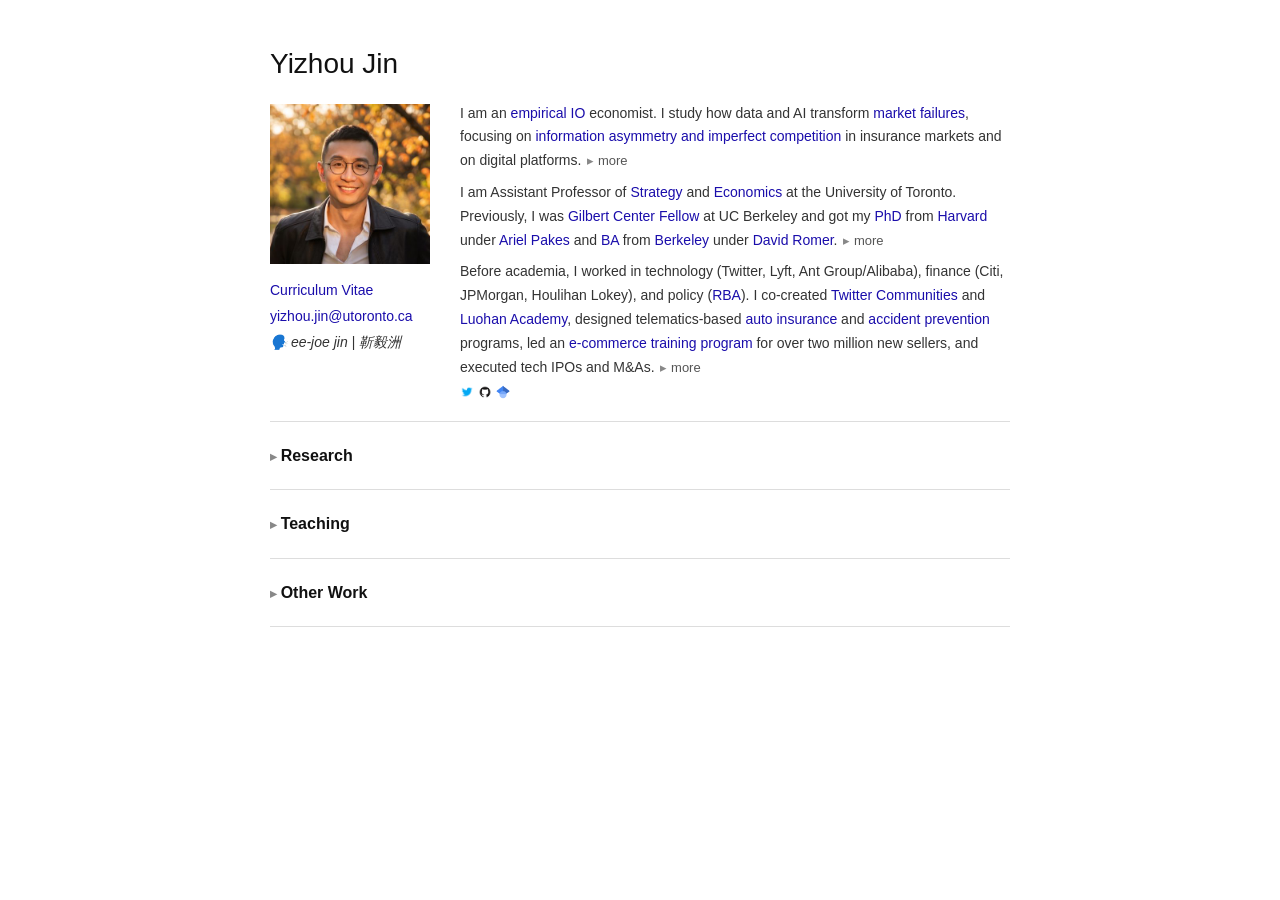
==== index.html @ 4da6b94a "Publish 2026-11-04 (web f0ef8c7)" ====
<!DOCTYPE html>
<html lang="en">
<head>
  <meta charset="UTF-8">
  <meta name="viewport" content="width=device-width, initial-scale=1.0">
  <title>Yizhou Jin</title>
  <meta name="description" content="Yizhou Jin, economics, strategy">
  <link rel="stylesheet" href="css/style.css">
  <!-- Google Analytics -->
  <script async src="https://www.googletagmanager.com/gtag/js?id=G-L0QRBL5CYY"></script>
  <script>
    window.dataLayer = window.dataLayer || [];
    function gtag(){dataLayer.push(arguments);}
    gtag('js', new Date());
    gtag('config', 'G-L0QRBL5CYY');
  </script>
</head>
<body>

  <div class="container">

    <!-- Header: photo/contact left, bio right -->
    <header class="profile">
      <h1>Yizhou Jin</h1>
      <div class="header-row">
        <div class="header-left">
          <img src="img/headshot.jpg" alt="Yizhou Jin" class="headshot">
          <p><a href="files/cv/cv_yjin.pdf" target="_blank">Curriculum Vitae</a></p>
          <p><a href="mailto:yizhou.jin@utoronto.ca">yizhou.jin@utoronto.ca</a></p>
          <p><em>🗣️ ee-joe jin | 靳毅洲</em></p>
        </div>
        <div class="header-right">
          <p>
            I am an <a href="https://www.aeaweb.org/articles?id=10.1257/jep.24.2.145" target="_blank">empirical IO</a> economist. I study how data and AI transform <a href="https://www.nobelprize.org/uploads/2018/06/tirole-lecture.pdf" target="_blank">market failures</a>, focusing on <a href="https://www.nber.org/papers/w27906" target="_blank">information asymmetry and imperfect competition</a> in insurance markets and on digital platforms. <a class="tab-link" href="#research">more</a>
          </p>
          <p>
            I am Assistant Professor of <a href="https://www.rotman.utoronto.ca/faculty-and-research/academic-areas/strategic-management/faculty/" target="_blank">Strategy</a> and <a href="https://www.economics.utoronto.ca/index.php/index/person/faculty" target="_blank">Economics</a> at the University of Toronto. Previously, I was <a href="https://gilbert.berkeley.edu/" target="_blank">Gilbert Center Fellow</a> at UC Berkeley and got my <a href="https://dash.harvard.edu/entities/publication/f94e4d7c-17cc-4f2f-86ca-3d49407c451c" target="_blank">PhD</a> from <a href="https://gsas.harvard.edu/program/business-economics" target="_blank">Harvard</a> under <a href="https://scholar.harvard.edu/pakes/home" target="_blank">Ariel Pakes</a> and <a href="https://econ.berkeley.edu/sites/default/files/jin_yizhou.pdf" target="_blank">BA</a> from <a href="https://econ.berkeley.edu/commencement/undergraduate-economics-awards" target="_blank">Berkeley</a> under <a href="https://eml.berkeley.edu/~dromer/" target="_blank">David Romer</a>. <a class="tab-link" href="#teaching">more</a>
          </p>
          <p>
            Before academia, I worked in technology (Twitter, Lyft, Ant Group/Alibaba), finance (Citi, JPMorgan, Houlihan Lokey), and policy (<a href="https://www.rba.gov.au/" target="_blank">RBA</a>). I co-created <a href="https://x.com/HiCommunities/status/1435649202810404864" target="_blank">Twitter Communities</a> and <a href="https://www.luohanacademy.com/" target="_blank">Luohan Academy</a>, designed telematics-based <a href="https://www.nber.org/digest/202110/voluntary-self-monitoring-auto-insurance-market?page=1&perPage=50" target="_blank">auto insurance</a> and <a href="https://papers.ssrn.com/sol3/papers.cfm?abstract_id=4453814" target="_blank">accident prevention</a> programs, led an <a href="https://papers.ssrn.com/sol3/papers.cfm?abstract_id=4334216" target="_blank">e-commerce training program</a> for over two million new sellers, and executed tech IPOs and M&amp;As. <a class="tab-link" href="#other-work">more</a>
            <br>
            <a href="https://x.com/yizhoujin" target="_blank"><img src="img/twitter.png" alt="Twitter" class="icon-emoji"></a>
            <a href="https://github.com/yizhoujin" target="_blank"><img src="img/github.png" alt="GitHub" class="icon-emoji"></a>
            <a href="https://scholar.google.com/citations?user=igW2S88AAAAJ&hl=en" target="_blank"><img src="img/scholar.png" alt="Google Scholar" class="icon-emoji"></a>
          </p>
        </div>
      </div>
    </header>

    <hr>

    <!-- Research -->
    <details id="research">
      <summary>Research</summary>

      <p class="research-overview">
        Markets often fail when one side knows more than the other: insurers cannot recognize safe drivers, shoppers cannot spot reliable sellers, and readers struggle to tell careful reporting from misinformation. Data and AI can ease these failures by <a href="https://hbr.org/2016/11/the-simple-economics-of-machine-intelligence" target="_blank">making prediction cheap</a>, but the gains <a href="https://www.nber.org/papers/w31788" target="_blank">may flow</a> to those who already hold <a href="https://www.nber.org/papers/w29096" target="_blank">data</a>, <a href="https://doi.org/10.1287/mnsc.2024.06909" target="_blank">skills</a>, <a href="https://www.nber.org/papers/w35720" target="_blank">expertise</a> and <a href="https://www.aeaweb.org/articles?id=10.1257/aer.104.11.3565" target="_blank">track records</a>, widening the information gaps. I ask when data and AI make competition work better, and when they instead obstruct entry, raise markups or exacerbate societal risk. My method combines economic theory with large administrative datasets, structural econometrics and field experiments.
      </p>

      <h3>Published or Accepted</h3>

      <div class="paper">
        <p><strong>Buying Data from Consumers: The Impact of Monitoring in U.S. Auto Insurance</strong><br>
        with <a class="coauthor" href="https://shoshanavasserman.com/" target="_blank">Shoshana Vasserman</a>.
        <em>Journal of Political Economy</em>, published online, 2026.
        <br>
        <span class="lk">[<a href="https://doi.org/10.1086/744482" target="_blank">Paper</a>]</span>
        <span class="lk">[<a href="https://www.nber.org/digest/202110/voluntary-self-monitoring-auto-insurance-market?page=1&perPage=50" target="_blank">NBER Digest</a>]</span>
        <span class="lk">[<a href="https://www.nber.org/conferences/si-2019-industrial-organization" target="_blank">NBER SI IO/Digitization</a>]</span>
        <span class="lk">[<a href="files/research/jin_vasserman_buying_data_appendix.pdf" target="_blank">Online Appendix</a>]</span>
        <span class="lk">[<a href="https://doi.org/10.7910/DVN/IWFEZL" target="_blank">Replication Package</a>]</span>
        </p>
        <details class="abstract">
          <summary>Summary</summary>
          <p>A U.S. auto insurer offered drivers a discount for sharing their driving data: safer drivers selected in, and drivers became 30% safer while monitored. Our model shows that mandating data portability, or restricting how the monitoring data are priced, would reduce monitoring and hurt consumers.</p>
        </details>
      </div>

      <div class="paper">
        <p><strong>Competing under Information Heterogeneity: Evidence from Auto Insurance</strong><br>
        with <a class="coauthor" href="https://marcocosconati.com/" target="_blank">Marco Cosconati</a>, <a class="coauthor" href="https://sites.google.com/site/yixinpage/" target="_blank">Yi Xin</a>, and <a class="coauthor" href="https://fanwu.info/" target="_blank">Fan Wu</a>.
        <em>Review of Economic Studies</em>, published online, 2026.
        <br>
        <span class="lk">[<a href="https://doi.org/10.1093/restud/rdag058" target="_blank">Paper</a>]</span>
        <span class="lk">[<a href="https://dl.acm.org/doi/10.1145/3736252.3742587" target="_blank">EC Extended Abstract</a>]</span>
        <span class="lk">[<a href="https://www.nber.org/conferences/si-2025-industrial-organization" target="_blank">NBER SI IO</a>]</span>
        <span class="lk">[<a href="files/research/cosconati_xin_wu_jin_competing_appendix.pdf" target="_blank">Online Appendix</a>]</span>
        <span class="lk">[<a href="https://zenodo.org/records/17693302" target="_blank">Replication Package</a>]</span>
        </p>
        <details class="abstract">
          <summary>Summary</summary>
          <p>Italian auto insurers differ in how precisely they rate risk. Insurers that rate risk more precisely, including some smaller and more specialized firms, win safer customers despite higher costs, and a shared risk bureau would erode their edge yet raise consumer surplus by 15.7%.</p>
        </details>
      </div>

      <h3>Working Papers</h3>

      <div class="paper">
        <p><strong>Re-examining Moral Hazard in Risky Driving: New Evidence from Behavioral Data in Auto Insurance</strong>
        <br>
        <span class="lk">[<a href="https://papers.ssrn.com/sol3/papers.cfm?abstract_id=4453814" target="_blank">SSRN</a>]</span>
        <span class="lk">[<a href="https://dl.acm.org/doi/abs/10.1145/3580507.3597805" target="_blank">EC Extended Abstract</a>]</span>
        <span class="lk">[<a href="files/research/paper_mh_online_appendix.pdf" target="_blank">Online Appendix</a>]</span>
        </p>
        <details class="abstract">
          <summary>Summary</summary>
          <p>Using second-by-second smartphone records from rideshare drivers, I find that handheld phone use more than doubles the odds of a collision, yet drivers barely cut it when rain or a higher deductible raises their risk or cost; a one-time warning reduces it by about 19%, with the largest proportional responses among the heaviest users.</p>
        </details>
      </div>

      <div class="paper">
        <p><strong>Entry and Advertising on Digital Platforms: Evidence from a Large E-Commerce Platform</strong><br>
        with Zhengyun Sun.
        <br>
        <span class="lk">[<a href="https://papers.ssrn.com/sol3/papers.cfm?abstract_id=6438349" target="_blank">SSRN</a>]</span>
        <span class="lk">[<a href="https://www.ftc.gov/about-ftc/bureaus-offices/bureau-economics/events/be-seminarsarchive" target="_blank">FTC</a>]</span>
        <span class="lk">[<a href="https://marriner.eccles.utah.edu/utah-winter-economics-conference/" target="_blank">Utah WBEC 2024</a>]</span>
        </p>
        <details class="abstract">
          <summary>Summary</summary>
          <p>On a platform where more than 20,000 sellers register each day, fewer than 1% become viable businesses. Entrants shown beside established sellers in the same search win buyers&rsquo; purchases, yet reach far fewer buyers&rsquo; consideration sets, pointing to discovery rather than product quality as the barrier to entry.</p>
        </details>
      </div>

      <div class="paper">
        <p><strong>Entrepreneurial Training at Platform Scale: Evidence from a Large E-Commerce Experiment</strong><br>
        with Zhengyun Sun. Earlier version circulated as &ldquo;AI Training for Online Entrepreneurs.&rdquo;
        <br>
        <span class="lk">[<a href="https://papers.ssrn.com/sol3/papers.cfm?abstract_id=4334216" target="_blank">SSRN</a>]</span>
        <span class="lk">[<a href="https://www.nber.org/conferences/economics-artificial-intelligence-conference-fall-2021" target="_blank">NBER Economics of AI</a>]</span>
        </p>
        <details class="abstract">
          <summary>Summary</summary>
          <p>In a randomized experiment with 712,118 new sellers, free, algorithmically customized training raised monthly revenue by 2.2%, much of it through advertising while sellers had few ratings.</p>
        </details>
      </div>

      <div class="paper">
        <p><strong>How to Prevent Traffic Accidents: AI and the &ldquo;First-Best&rdquo; Insurance Contract</strong><br>
        with Thomas Yu.
        <br>
        <span class="lk">[<a href="https://papers.ssrn.com/sol3/papers.cfm?abstract_id=4102446" target="_blank">SSRN</a>]</span>
        <span class="lk">[<a href="https://www.nber.org/conferences/si-2021-it-and-digitization" target="_blank">NBER SI IT/Digitization</a>]</span>
        </p>
        <details class="abstract">
          <summary>Summary</summary>
          <p>Using behavioral driving data, we estimate a model of risky action, attention and insurance that separates responses to financial incentives from the effect of making risk salient, and use it to design contracts that price a directly measured behavior while keeping insurance against accidents.</p>
        </details>
      </div>

      <div class="paper">
        <p><strong>Digital Platforms as Data Vendors: Evidence from a Large E-commerce Platform</strong><br>
        with Zhengyun Sun.
        <br>
        <span class="lk">[<a href="https://papers.ssrn.com/sol3/papers.cfm?abstract_id=6438423" target="_blank">SSRN</a>]</span>
        </p>
        <details class="abstract">
          <summary>Summary</summary>
          <p>A large e-commerce platform sells customer and market analytics to its sellers. Small sellers&rsquo; demand for analytics is especially price-sensitive, sellers induced to buy them achieve higher conversion and more buyers, and in our model cheaper access raises sales and lowers concentration within the estimation sample.</p>
        </details>
      </div>

      <div class="paper">
        <p><strong>Misinformation as Lemons: How Credibility Unravels on Social Media</strong>
        <br>
        <span class="lk">[<a href="misinformation-paper/">Paper</a>]</span>
        </p>
        <details class="abstract">
          <summary>Summary</summary>
          <p>This paper studies how information asymmetry between producers and readers drives selection in the production and amplification of social-media posts, and how network structure shapes that selection. We first develop an empirical framework with selection on two margins: producers with heterogeneous accuracy and amplifiers with different demand for credibility. We then micro-found this demand in a network sharing game, linking it to two network features: reciprocity and overlap. Empirically, we collect viral posts about the 2022 mpox outbreak on Twitter and develop a large-language-model protocol that scales fact-checking of each post while aligning closely with human judgment. Our empirical tests demonstrate adverse selection on both production and amplification margins within reciprocal or high-overlap networks, and advantageous selection in one-way and diverse (low-overlap) networks.</p>
        </details>
      </div>

    </details>

    <hr>

    <!-- Teaching & Other Writing -->
    <details id="teaching">
      <summary>Teaching</summary>

      <h3>Teaching Resources</h3>

      <div class="item">
        <p><strong>Information Asymmetry</strong><br>
        Model/Simulation:
        <span class="lk">[<a href="files/teaching/mini_course_info_asymmetry/adverse_selection_signaling.pdf" target="_blank">Adverse Selection &amp; Signaling</a>]</span>
        <span class="lk">[<a href="files/teaching/mini_course_info_asymmetry/moral_hazard.pdf" target="_blank">Moral Hazard</a>]</span>
        <br>
        Application:
        <span class="lk">[<a href="files/teaching/mini_course_info_asymmetry/application_insurance.pdf" target="_blank">Insurance</a>]</span>
        <span class="lk">[<a href="files/teaching/mini_course_info_asymmetry/application_ibuyer.pdf" target="_blank">iBuyers</a>]</span>
        <span class="lk">[<a href="files/teaching/mini_course_info_asymmetry/application_platform.pdf" target="_blank">Platforms</a>]</span>
        </p>
      </div>

      <div class="item">
        <p><strong>Disruptive Innovation</strong><br>
        Model:
        <span class="lk">[<a href="files/teaching/mini_course_disruptive_innovation/disruptive_innovation_framework.pdf" target="_blank">Framework</a>]</span>
        <br>
        Application:
        <span class="lk">[<a href="files/teaching/mini_course_disruptive_innovation/application_insurance.pdf" target="_blank">Insurance</a>]</span>
        <span class="lk">[<a href="files/teaching/mini_course_disruptive_innovation/application_gaming.pdf" target="_blank">Gaming</a>]</span>
        </p>
      </div>

      <div class="item">
        <p><strong>Economics of AI</strong><br>
        Model:
        <span class="lk">[<a href="files/teaching/mini_course_econ_ai/themes.pdf" target="_blank">Themes</a>]</span>
        <span class="lk">[<a href="files/teaching/mini_course_econ_ai/task_vs_system_view.pdf" target="_blank">Task vs System Views</a>]</span>
        <br>
        Application:
        <span class="lk">[<a href="files/teaching/mini_course_econ_ai/application_healthcare.pdf" target="_blank">Healthcare</a>]</span>
        <span class="lk">[<a href="files/teaching/mini_course_econ_ai/application_tech_adoption.pdf" target="_blank">Automation</a>]</span>
        </p>
      </div>

      <h3>Advising</h3>

      <div class="item">
        <p><strong>PhD</strong><br>
        <a href="https://andrewpaulley.ca/" target="_blank">Andrew Paulley</a> (committee member)
        </p>
      </div>

      <div class="item">
        <p><strong>Undergraduate</strong><br>
        Ishaan Gupta (family office);
        Jacob Kyi (Studienstiftung);
        Yiming Zhong (Private Equity);
        Hannah Zeyu Zhang (MIT Master);
        Frank Vergara (Samsung);
        Naomi Dong (Deloitte);
        Patrick Wei (Yale SOM MBA);
        Giada Rosa Bernardins (Esade Barcelona MBA)
        </p>
      </div>

      <div class="item">
        <p><strong><a href="https://creativedestructionlab.com/streams/risk/" target="_blank">CDL Risk</a> Startups</strong><br>
        <a href="https://www.federato.ai/" target="_blank">Federato</a> ($15M Series A);
        <a href="https://iink.com/" target="_blank">iink Payments</a> ($6M Seed);
        <a href="https://protosure.io/" target="_blank">Protosure</a> ($3M Seed);
        <a href="https://www.birdseyeviewtechnologies.com/" target="_blank">Birdseyeview Technology</a> (£250K Seed);
        <a href="https://www.cooperpetcare.com/" target="_blank">Cooper Pet Care</a> (€600K Seed)
        </p>
      </div>

      <h3>My Mentors</h3>

      <div class="item">
        <p><strong>Berkeley</strong><br>
        <a href="https://econ.berkeley.edu/profile/pierre-olivier-gourinchas" target="_blank">Pierre-Olivier Gourinchas</a>,
        <a href="https://econ.berkeley.edu/profile/ben-handel" target="_blank">Ben Handel</a>,
        <a href="https://haas.berkeley.edu/faculty/jonathan-kolstad/" target="_blank">Jon Kolstad</a>,
        <a href="https://econ.berkeley.edu/profile/martha-olney" target="_blank">Martha Olney</a>,
        <a href="https://econ.berkeley.edu/profile/david-h-romer" target="_blank">David Romer</a>,
        <a href="https://haas.berkeley.edu/faculty/tadelis-steven/" target="_blank">Steven Tadelis</a>
        </p>
      </div>

      <div class="item">
        <p><strong>Harvard</strong><br>
        <a href="https://www.hbs.edu/faculty/Pages/profile.aspx?facId=220887" target="_blank">Leemore Dafny</a>,
        <a href="https://economics.mit.edu/people/faculty/nathaniel-hendren" target="_blank">Nathan Hendren</a>,
        <a href="https://www.economics.harvard.edu/people/robin-lee" target="_blank">Robin Lee</a>,
        <a href="https://www.economics.harvard.edu/people/ariel-pakes" target="_blank">Ariel Pakes</a>,
        <a href="https://www.hbs.edu/faculty/Pages/profile.aspx?facId=209495" target="_blank">Dennis Yao</a>
        </p>
      </div>

    </details>

    <hr>

    <!-- Discussions & Presentations -->
    <details id="other-work">
      <summary>Other Work</summary>

      <div class="item">
        <p>Program Committee, ACM Conference on Economics and Computation (EC): <a href="https://ec26.sigecom.org/committees/program-committee/" target="_blank">'26</a>, <a href="https://ec23.sigecom.org/comittees/program-committee/index.html" target="_blank">'23</a>, <a href="https://ec21.sigecom.org/committees-acm/program-committee/index.html" target="_blank">'21</a>, <a href="https://ec20.sigecom.org/committees-acm/program-committee/index.html" target="_blank">'20</a>.</p>
      </div>

      <div class="item">
        <p><a href="https://www.rotman.utoronto.ca/faculty-and-research/academic-areas/economic-analysis-and-policy/seminars/" target="_blank">Rotman EAP Seminar</a> co-organizer, 2022&ndash;present.</p>
      </div>

      <div class="item">
        <p>Discussion of Li and Zheng (2025): &ldquo;Experience Rating and Moral Hazard in Insurance Markets&rdquo;<br>
        <em>NBER Insurance Working Group Meeting</em>, May 2025.
        <span class="lk">[<a href="files/other/jin_discussion_li_zheng_2025.pdf" target="_blank">Slides</a>]</span>
        </p>
      </div>

      <div class="item">
        <p>Discussion of Demirer, Jim&eacute;nez-Hern&aacute;ndez, Li, and Peng (2023): &ldquo;Data, Privacy Laws and Firm Production: Evidence from the GDPR&rdquo;<br>
        <em>AEA Annual Meeting</em>, January 2024.
        <span class="lk">[<a href="files/other/jin_discussion_demirer_2024.pdf" target="_blank">Slides</a>]</span>
        </p>
      </div>

      <div class="item">
        <p>&ldquo;Telematics Data in U.S. Auto Insurance&rdquo;<br>
        <em>IVASS</em>, December 2022.
        <span class="lk">[<a href="files/other/jin_telematics_ivass_2022.pdf" target="_blank">Slides</a>]</span>
        </p>
      </div>

      <div class="item">
        <p>Discussion of Cosconati (2021): &ldquo;The Effect of Insurance Telematics and Financial Penalties on Market-wide Moral Hazard&rdquo;<br>
        <em>NBER Insurance Working Group Meeting</em>, October 2021.
        <span class="lk">[<a href="files/other/jin_discussion_cosconati_2021.pdf" target="_blank">Slides</a>]</span>
        </p>
      </div>

      <div class="item">
        <p>IB Deals &mdash; IPO: <a href="https://www.sec.gov/Archives/edgar/data/1327567/000119312512153764/d318373ds1.htm" target="_blank">Palo Alto Networks</a>, <a href="https://www.sec.gov/Archives/edgar/data/1478484/000119312513393718/d552850ds1.htm" target="_blank">zulily</a>, <a href="https://www.sec.gov/Archives/edgar/data/1594109/000119312514075544/d647121ds1.htm" target="_blank">GrubHub</a>, <a href="https://www.sec.gov/Archives/edgar/data/1528396/000119312511240194/ds1.htm" target="_blank">Guidewire</a>, <a href="https://www.sec.gov/Archives/edgar/data/1477200/000104746913008919/a2216601zs-1a.htm" target="_blank">Rocket Fuel</a>. M&amp;A: <a href="https://www.prnewswire.com/news-releases/seamless-and-grubhub-announce-merger-208124841.html" target="_blank">GrubHub/Seamless</a>, <a href="https://www.itnews.com.au/news/alcatel-lucent-sells-genesys-for-15b-277523" target="_blank">Permira/Genesys</a>, <a href="https://spectrum.ieee.org/nanosys-gets-3m-to-bring-its-quantum-dot-technology-to-lcds" target="_blank">3M/Nanosys</a>.</p>
      </div>

    </details>

    <footer>
    </footer>

  </div>

  <script>
    // Header buttons open their tab and scroll to it; a link ending in #research etc. does the same.
    function openTab(id) {
      var d = document.getElementById(id);
      if (!d || d.tagName !== 'DETAILS') return;
      d.open = true;
      d.scrollIntoView({behavior: 'smooth', block: 'start'});
    }
    document.querySelectorAll('a.tab-link').forEach(function (a) {
      a.addEventListener('click', function (e) {
        e.preventDefault();
        var id = a.getAttribute('href').slice(1);
        history.replaceState(null, '', '#' + id);
        openTab(id);
      });
    });
    if (location.hash) openTab(location.hash.slice(1));
    window.addEventListener('hashchange', function () { openTab(location.hash.slice(1)); });
  </script>

</body>
</html>
---- css/style.css ----
/* ===== Reset & Base ===== */
*, *::before, *::after {
  margin: 0;
  padding: 0;
  box-sizing: border-box;
}

body {
  font-family: -apple-system, BlinkMacSystemFont, "Segoe UI", Helvetica, Arial, sans-serif;
  font-size: 14px;
  line-height: 1.7;
  color: #333;
  background: #fff;
}

a {
  color: #1a0dab;
  text-decoration: none;
}

a:hover {
  text-decoration: underline;
}

/* ===== Container ===== */
.container {
  max-width: 780px;
  margin: 0 auto;
  padding: 40px 20px 60px;
}

/* ===== Header ===== */
header {
  margin-bottom: 10px;
}

h1 {
  font-size: 28px;
  font-weight: 400;
  color: #111;
  margin-bottom: 16px;
}

/* Side-by-side: photo+contact left, bio right */
.header-row {
  display: flex;
  gap: 30px;
  align-items: flex-start;
}

.header-left {
  flex-shrink: 0;
}

.header-left p {
  margin-bottom: 2px;
}

.headshot {
  width: 160px;
  height: auto;
  margin-bottom: 8px;
}

.header-right {
  margin-top: -2px;
}

.header-right p {
  margin-bottom: 8px;
}

/* "more" at the end of the header paragraphs opens the Research, Teaching and Other Work tabs;
   styled like the papers' Summary toggles (2026-10-20). */
.tab-link {
  white-space: nowrap;
  font-size: 13px;
  font-weight: 500;
  color: #555;
  margin-left: 2px;
}

.tab-link::before {
  content: "▸ ";
  color: #888;
}

.tab-link:hover {
  text-decoration: none;
  color: #1a0dab;
}

.icon-emoji {
  width: 1em;
  height: 1em;
  vertical-align: middle;
}

/* ===== Horizontal Rules ===== */
hr {
  border: none;
  border-top: 1px solid #ddd;
  margin: 8px 0;
}

/* ===== Expandable Sections ===== */
details {
  padding: 4px 0;
}

summary {
  font-size: 16px;
  font-weight: 600;
  color: #111;
  cursor: pointer;
  padding: 8px 0;
  list-style: none;
}

summary::-webkit-details-marker {
  display: none;
}

summary::before {
  content: "▸ ";
  font-size: 13px;
  color: #888;
}

details[open] > summary::before {
  content: "▾ ";
}

summary:hover {
  color: #1a0dab;
}

details > *:not(summary) {
  padding-left: 16px;
}

h3 {
  font-size: 13px;
  font-weight: 600;
  color: #666;
  text-transform: uppercase;
  letter-spacing: 0.04em;
  margin-top: 16px;
  margin-bottom: 10px;
}

/* ===== Research Overview ===== */
.research-overview {
  margin-bottom: 10px;
}

/* ===== Papers ===== */
.paper {
  margin-bottom: 16px;
}

.paper p {
  line-height: 1.6;
}

.paper strong {
  font-weight: 600;
  color: #111;
}

/* ===== Items (Teaching, Discussions) ===== */
.item {
  margin-bottom: 14px;
}

.item p {
  line-height: 1.6;
}

/* ===== Footer ===== */
footer {
  margin-top: 8px;
  padding-top: 12px;
  border-top: 1px solid #ddd;
  font-size: 13px;
  color: #777;
  line-height: 1.8;
}

footer p {
  margin-bottom: 10px;
}

/* ===== Responsive ===== */
@media (max-width: 500px) {
  .container {
    padding: 24px 16px 40px;
  }

  h1 {
    font-size: 24px;
  }

  /* Phone header (author pick 2026-10-20): photo beside the name and contact lines, bio below. */
  header.profile {
    display: grid;
    grid-template-columns: 96px 1fr;
    column-gap: 14px;
    align-items: start;
  }

  .header-row,
  .header-left {
    display: contents;
  }

  .profile h1 {
    grid-column: 2;
    grid-row: 1;
    line-height: 1.25;
    margin-bottom: 4px;
  }

  .headshot {
    grid-column: 1;
    grid-row: 1 / span 4;
    width: 96px;
    margin-bottom: 0;
  }

  .header-left p {
    grid-column: 2;
    margin-bottom: 0;
    line-height: 1.55;
  }

  .header-right {
    grid-column: 1 / -1;
    margin-top: 16px;
  }

  /* Full width for section contents and summaries on phones. */
  details > *:not(summary) {
    padding-left: 0;
  }

  summary {
    padding: 10px 0;
  }

  .paper details.abstract > p {
    padding-left: 10px;
    border-left: 2px solid #e3e3e3;
  }
}

/* Each "[link]" stays on one line (2026-10-20). */
.lk {
  white-space: nowrap;
}

/* Per-paper summary toggles (added 2026-10-01): small, collapsed by default, under each paper's links. */
.paper details.abstract {
  padding: 0 0 6px 0;
}
.paper details.abstract > summary {
  font-size: 13px;
  font-weight: 500;
  color: #555;
  padding: 2px 0;
}
.paper details.abstract > p {
  font-size: 14px;
  color: #333;
  margin: 4px 0 6px 0;
}

/* Coauthor names link to their websites but read as plain text (author request 2026-10-01). */
a.coauthor, a.coauthor:visited, a.coauthor:hover, a.coauthor:active {
  color: inherit;
  text-decoration: none;
}
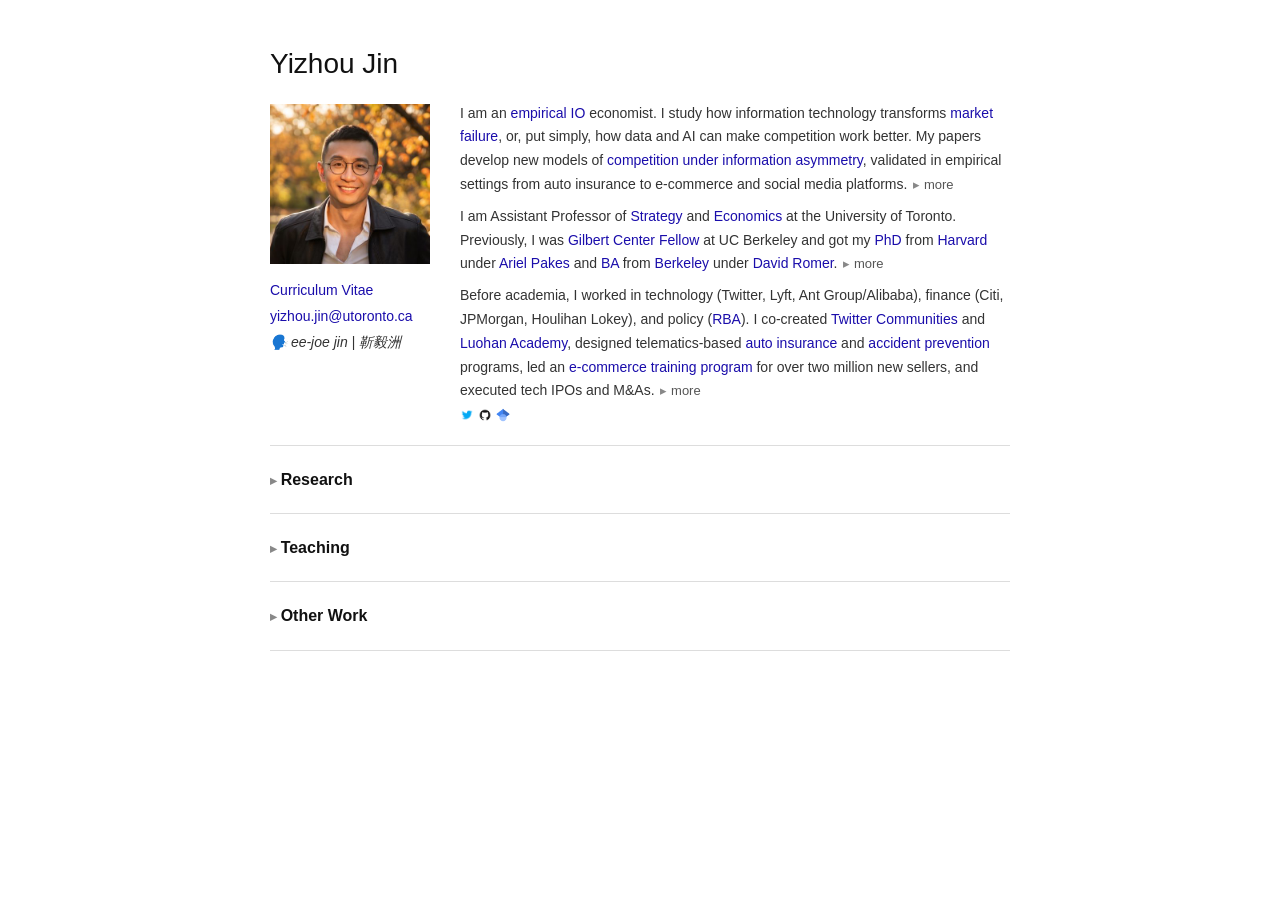
==== commit a5f8d9e0: "Publish 2026-11-09 (web c958830)" ====
--- a/index.html
+++ b/index.html
@@ -31,7 +31,7 @@
         </div>
         <div class="header-right">
           <p>
-            I am an <a href="https://www.aeaweb.org/articles?id=10.1257/jep.24.2.145" target="_blank">empirical IO</a> economist. I study how data and AI transform <a href="https://www.nobelprize.org/uploads/2018/06/tirole-lecture.pdf" target="_blank">market failures</a>, focusing on <a href="https://www.nber.org/papers/w27906" target="_blank">information asymmetry and imperfect competition</a> in insurance markets and on digital platforms. <a class="tab-link" href="#research">more</a>
+            I am an <a href="https://www.aeaweb.org/articles?id=10.1257/jep.24.2.145" target="_blank">empirical IO</a> economist. I study how information technology transforms <a href="https://www.nobelprize.org/uploads/2018/06/tirole-lecture.pdf" target="_blank">market failure</a>, or, put simply, how data and AI can make competition work better. My papers develop new models of <a href="https://www.nber.org/papers/w27906" target="_blank">competition under information asymmetry</a>, validated in empirical settings from auto insurance to e-commerce and social media platforms. <a class="tab-link" href="#research">more</a>
           </p>
           <p>
             I am Assistant Professor of <a href="https://www.rotman.utoronto.ca/faculty-and-research/academic-areas/strategic-management/faculty/" target="_blank">Strategy</a> and <a href="https://www.economics.utoronto.ca/index.php/index/person/faculty" target="_blank">Economics</a> at the University of Toronto. Previously, I was <a href="https://gilbert.berkeley.edu/" target="_blank">Gilbert Center Fellow</a> at UC Berkeley and got my <a href="https://dash.harvard.edu/entities/publication/f94e4d7c-17cc-4f2f-86ca-3d49407c451c" target="_blank">PhD</a> from <a href="https://gsas.harvard.edu/program/business-economics" target="_blank">Harvard</a> under <a href="https://scholar.harvard.edu/pakes/home" target="_blank">Ariel Pakes</a> and <a href="https://econ.berkeley.edu/sites/default/files/jin_yizhou.pdf" target="_blank">BA</a> from <a href="https://econ.berkeley.edu/commencement/undergraduate-economics-awards" target="_blank">Berkeley</a> under <a href="https://eml.berkeley.edu/~dromer/" target="_blank">David Romer</a>. <a class="tab-link" href="#teaching">more</a>
@@ -54,7 +54,7 @@
       <summary>Research</summary>
 
       <p class="research-overview">
-        Markets often fail when one side knows more than the other: insurers cannot recognize safe drivers, shoppers cannot spot reliable sellers, and readers struggle to tell careful reporting from misinformation. Data and AI can ease these failures by <a href="https://hbr.org/2016/11/the-simple-economics-of-machine-intelligence" target="_blank">making prediction cheap</a>, but the gains <a href="https://www.nber.org/papers/w31788" target="_blank">may flow</a> to those who already hold <a href="https://www.nber.org/papers/w29096" target="_blank">data</a>, <a href="https://doi.org/10.1287/mnsc.2024.06909" target="_blank">skills</a>, <a href="https://www.nber.org/papers/w35720" target="_blank">expertise</a> and <a href="https://www.aeaweb.org/articles?id=10.1257/aer.104.11.3565" target="_blank">track records</a>, widening the information gaps. I ask when data and AI make competition work better, and when they instead obstruct entry, raise markups or exacerbate societal risk. My method combines economic theory with large administrative datasets, structural econometrics and field experiments.
+        Competition often fails to deliver efficient outcomes when one side knows more than the other: insurers cannot recognize safe drivers, shoppers cannot spot reliable sellers, and readers struggle to tell careful reporting from misinformation. Data and AI can ease these failures by <a href="https://hbr.org/2016/11/the-simple-economics-of-machine-intelligence" target="_blank">making prediction cheap</a>, but the gains <a href="https://www.nber.org/papers/w31788" target="_blank">may flow</a> to those who already hold <a href="https://www.nber.org/papers/w29096" target="_blank">data</a>, <a href="https://doi.org/10.1287/mnsc.2024.06909" target="_blank">skills</a>, <a href="https://www.nber.org/papers/w35720" target="_blank">expertise</a> and <a href="https://www.aeaweb.org/articles?id=10.1257/aer.104.11.3565" target="_blank">track records</a>, widening the information gaps. I ask when data and AI make competition work better, and when they instead obstruct entry, raise markups or exacerbate societal risk. My method combines economic theory with large administrative datasets, structural econometrics and field experiments.
       </p>
 
       <h3>Published or Accepted</h3>
@@ -96,6 +96,17 @@
       <h3>Working Papers</h3>
 
       <div class="paper">
+        <p><span class="new">[new]</span> <strong>Misinformation as Lemons: How Credibility Unravels on Social Media</strong>
+        <br>
+        <span class="lk">[<a href="misinformation-paper/">Paper</a>]</span>
+        </p>
+        <details class="abstract">
+          <summary>Summary</summary>
+          <p>This paper studies how information asymmetry between producers and readers drives selection in the production and amplification of social-media posts, and how network structure shapes that selection. We first develop an empirical framework with selection on two margins: producers with heterogeneous accuracy and amplifiers with different demand for credibility. We then micro-found this demand in a network sharing game, linking it to two network features: reciprocity and overlap. Empirically, we collect viral posts about the 2022 mpox outbreak on Twitter and develop a large-language-model protocol that scales fact-checking of each post while aligning closely with human judgment. Our empirical tests demonstrate adverse selection on both production and amplification margins within reciprocal or high-overlap networks, and advantageous selection in one-way and diverse (low-overlap) networks.</p>
+        </details>
+      </div>
+
+      <div class="paper">
         <p><strong>Re-examining Moral Hazard in Risky Driving: New Evidence from Behavioral Data in Auto Insurance</strong>
         <br>
         <span class="lk">[<a href="https://papers.ssrn.com/sol3/papers.cfm?abstract_id=4453814" target="_blank">SSRN</a>]</span>
@@ -157,17 +168,6 @@
         <details class="abstract">
           <summary>Summary</summary>
           <p>A large e-commerce platform sells customer and market analytics to its sellers. Small sellers&rsquo; demand for analytics is especially price-sensitive, sellers induced to buy them achieve higher conversion and more buyers, and in our model cheaper access raises sales and lowers concentration within the estimation sample.</p>
-        </details>
-      </div>
-
-      <div class="paper">
-        <p><strong>Misinformation as Lemons: How Credibility Unravels on Social Media</strong>
-        <br>
-        <span class="lk">[<a href="misinformation-paper/">Paper</a>]</span>
-        </p>
-        <details class="abstract">
-          <summary>Summary</summary>
-          <p>This paper studies how information asymmetry between producers and readers drives selection in the production and amplification of social-media posts, and how network structure shapes that selection. We first develop an empirical framework with selection on two margins: producers with heterogeneous accuracy and amplifiers with different demand for credibility. We then micro-found this demand in a network sharing game, linking it to two network features: reciprocity and overlap. Empirically, we collect viral posts about the 2022 mpox outbreak on Twitter and develop a large-language-model protocol that scales fact-checking of each post while aligning closely with human judgment. Our empirical tests demonstrate adverse selection on both production and amplification margins within reciprocal or high-overlap networks, and advantageous selection in one-way and diverse (low-overlap) networks.</p>
         </details>
       </div>
 
--- a/css/style.css
+++ b/css/style.css
@@ -259,6 +259,11 @@
   white-space: nowrap;
 }
 
+/* Grey "[new]" in front of a paper's title (author request 2026-11-06). */
+.new {
+  color: #888;
+}
+
 /* Per-paper summary toggles (added 2026-10-01): small, collapsed by default, under each paper's links. */
 .paper details.abstract {
   padding: 0 0 6px 0;
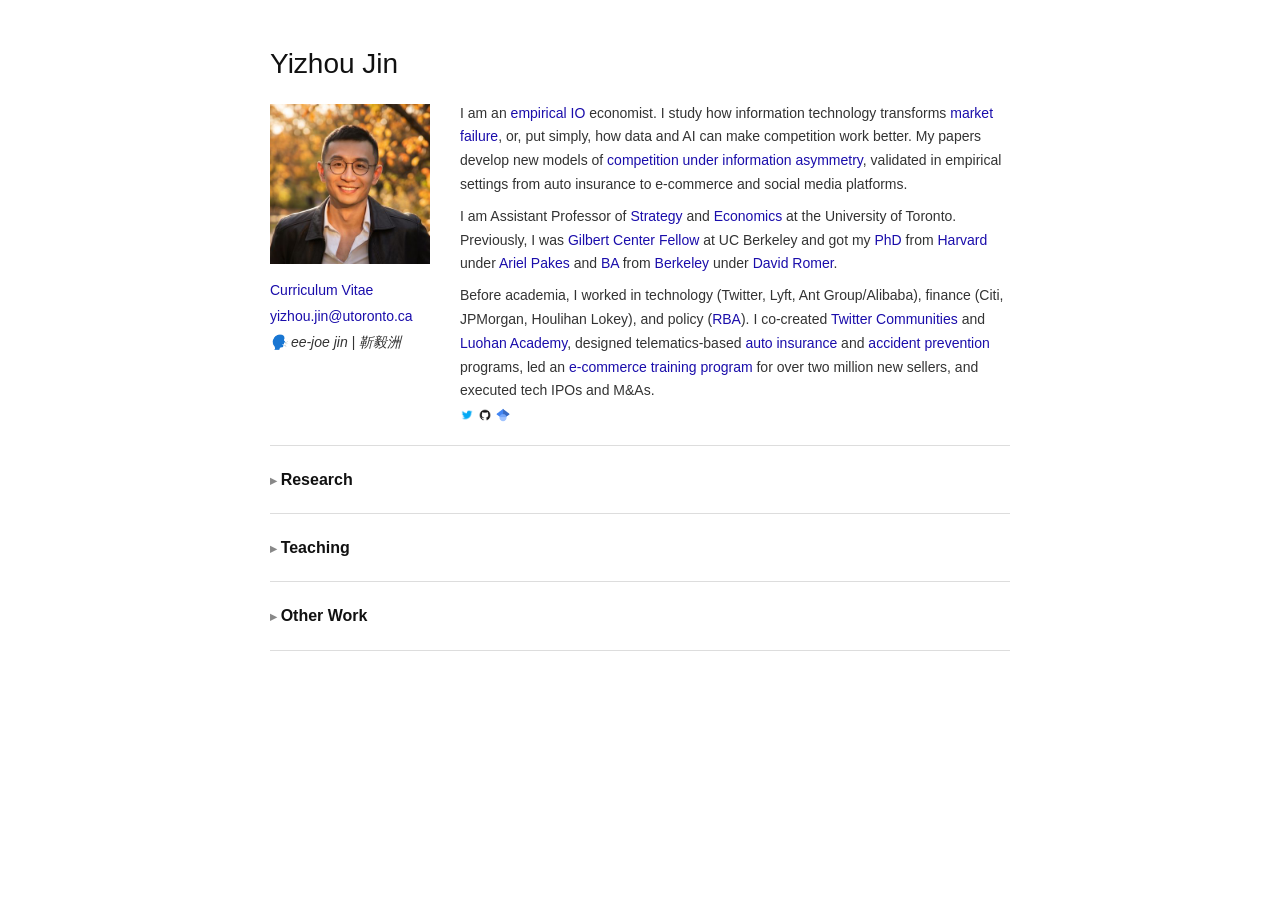
==== commit d96f9fa9: "Publish 2026-11-09 (web ee1b0d7)" ====
--- a/index.html
+++ b/index.html
@@ -31,13 +31,13 @@
         </div>
         <div class="header-right">
           <p>
-            I am an <a href="https://www.aeaweb.org/articles?id=10.1257/jep.24.2.145" target="_blank">empirical IO</a> economist. I study how information technology transforms <a href="https://www.nobelprize.org/uploads/2018/06/tirole-lecture.pdf" target="_blank">market failure</a>, or, put simply, how data and AI can make competition work better. My papers develop new models of <a href="https://www.nber.org/papers/w27906" target="_blank">competition under information asymmetry</a>, validated in empirical settings from auto insurance to e-commerce and social media platforms. <a class="tab-link" href="#research">more</a>
+            I am an <a href="https://www.aeaweb.org/articles?id=10.1257/jep.24.2.145" target="_blank">empirical IO</a> economist. I study how information technology transforms <a href="https://www.nobelprize.org/uploads/2018/06/tirole-lecture.pdf" target="_blank">market failure</a>, or, put simply, how data and AI can make competition work better. My papers develop new models of <a href="https://www.nber.org/papers/w27906" target="_blank">competition under information asymmetry</a>, validated in empirical settings from auto insurance to e-commerce and social media platforms.
           </p>
           <p>
-            I am Assistant Professor of <a href="https://www.rotman.utoronto.ca/faculty-and-research/academic-areas/strategic-management/faculty/" target="_blank">Strategy</a> and <a href="https://www.economics.utoronto.ca/index.php/index/person/faculty" target="_blank">Economics</a> at the University of Toronto. Previously, I was <a href="https://gilbert.berkeley.edu/" target="_blank">Gilbert Center Fellow</a> at UC Berkeley and got my <a href="https://dash.harvard.edu/entities/publication/f94e4d7c-17cc-4f2f-86ca-3d49407c451c" target="_blank">PhD</a> from <a href="https://gsas.harvard.edu/program/business-economics" target="_blank">Harvard</a> under <a href="https://scholar.harvard.edu/pakes/home" target="_blank">Ariel Pakes</a> and <a href="https://econ.berkeley.edu/sites/default/files/jin_yizhou.pdf" target="_blank">BA</a> from <a href="https://econ.berkeley.edu/commencement/undergraduate-economics-awards" target="_blank">Berkeley</a> under <a href="https://eml.berkeley.edu/~dromer/" target="_blank">David Romer</a>. <a class="tab-link" href="#teaching">more</a>
+            I am Assistant Professor of <a href="https://www.rotman.utoronto.ca/faculty-and-research/academic-areas/strategic-management/faculty/" target="_blank">Strategy</a> and <a href="https://www.economics.utoronto.ca/index.php/index/person/faculty" target="_blank">Economics</a> at the University of Toronto. Previously, I was <a href="https://gilbert.berkeley.edu/" target="_blank">Gilbert Center Fellow</a> at UC Berkeley and got my <a href="https://dash.harvard.edu/entities/publication/f94e4d7c-17cc-4f2f-86ca-3d49407c451c" target="_blank">PhD</a> from <a href="https://gsas.harvard.edu/program/business-economics" target="_blank">Harvard</a> under <a href="https://scholar.harvard.edu/pakes/home" target="_blank">Ariel Pakes</a> and <a href="https://econ.berkeley.edu/sites/default/files/jin_yizhou.pdf" target="_blank">BA</a> from <a href="https://econ.berkeley.edu/commencement/undergraduate-economics-awards" target="_blank">Berkeley</a> under <a href="https://eml.berkeley.edu/~dromer/" target="_blank">David Romer</a>.
           </p>
           <p>
-            Before academia, I worked in technology (Twitter, Lyft, Ant Group/Alibaba), finance (Citi, JPMorgan, Houlihan Lokey), and policy (<a href="https://www.rba.gov.au/" target="_blank">RBA</a>). I co-created <a href="https://x.com/HiCommunities/status/1435649202810404864" target="_blank">Twitter Communities</a> and <a href="https://www.luohanacademy.com/" target="_blank">Luohan Academy</a>, designed telematics-based <a href="https://www.nber.org/digest/202110/voluntary-self-monitoring-auto-insurance-market?page=1&perPage=50" target="_blank">auto insurance</a> and <a href="https://papers.ssrn.com/sol3/papers.cfm?abstract_id=4453814" target="_blank">accident prevention</a> programs, led an <a href="https://papers.ssrn.com/sol3/papers.cfm?abstract_id=4334216" target="_blank">e-commerce training program</a> for over two million new sellers, and executed tech IPOs and M&amp;As. <a class="tab-link" href="#other-work">more</a>
+            Before academia, I worked in technology (Twitter, Lyft, Ant Group/Alibaba), finance (Citi, JPMorgan, Houlihan Lokey), and policy (<a href="https://www.rba.gov.au/" target="_blank">RBA</a>). I co-created <a href="https://x.com/HiCommunities/status/1435649202810404864" target="_blank">Twitter Communities</a> and <a href="https://www.luohanacademy.com/" target="_blank">Luohan Academy</a>, designed telematics-based <a href="https://www.nber.org/digest/202110/voluntary-self-monitoring-auto-insurance-market?page=1&perPage=50" target="_blank">auto insurance</a> and <a href="https://papers.ssrn.com/sol3/papers.cfm?abstract_id=4453814" target="_blank">accident prevention</a> programs, led an <a href="https://papers.ssrn.com/sol3/papers.cfm?abstract_id=4334216" target="_blank">e-commerce training program</a> for over two million new sellers, and executed tech IPOs and M&amp;As.
             <br>
             <a href="https://x.com/yizhoujin" target="_blank"><img src="img/twitter.png" alt="Twitter" class="icon-emoji"></a>
             <a href="https://github.com/yizhoujin" target="_blank"><img src="img/github.png" alt="GitHub" class="icon-emoji"></a>
@@ -327,21 +327,13 @@
   </div>
 
   <script>
-    // Header buttons open their tab and scroll to it; a link ending in #research etc. does the same.
+    // A link ending in #research etc. opens that tab and scrolls to it.
     function openTab(id) {
       var d = document.getElementById(id);
       if (!d || d.tagName !== 'DETAILS') return;
       d.open = true;
       d.scrollIntoView({behavior: 'smooth', block: 'start'});
     }
-    document.querySelectorAll('a.tab-link').forEach(function (a) {
-      a.addEventListener('click', function (e) {
-        e.preventDefault();
-        var id = a.getAttribute('href').slice(1);
-        history.replaceState(null, '', '#' + id);
-        openTab(id);
-      });
-    });
     if (location.hash) openTab(location.hash.slice(1));
     window.addEventListener('hashchange', function () { openTab(location.hash.slice(1)); });
   </script>
--- a/css/style.css
+++ b/css/style.css
@@ -68,26 +68,6 @@
 
 .header-right p {
   margin-bottom: 8px;
-}
-
-/* "more" at the end of the header paragraphs opens the Research, Teaching and Other Work tabs;
-   styled like the papers' Summary toggles (2026-10-20). */
-.tab-link {
-  white-space: nowrap;
-  font-size: 13px;
-  font-weight: 500;
-  color: #555;
-  margin-left: 2px;
-}
-
-.tab-link::before {
-  content: "▸ ";
-  color: #888;
-}
-
-.tab-link:hover {
-  text-decoration: none;
-  color: #1a0dab;
 }
 
 .icon-emoji {
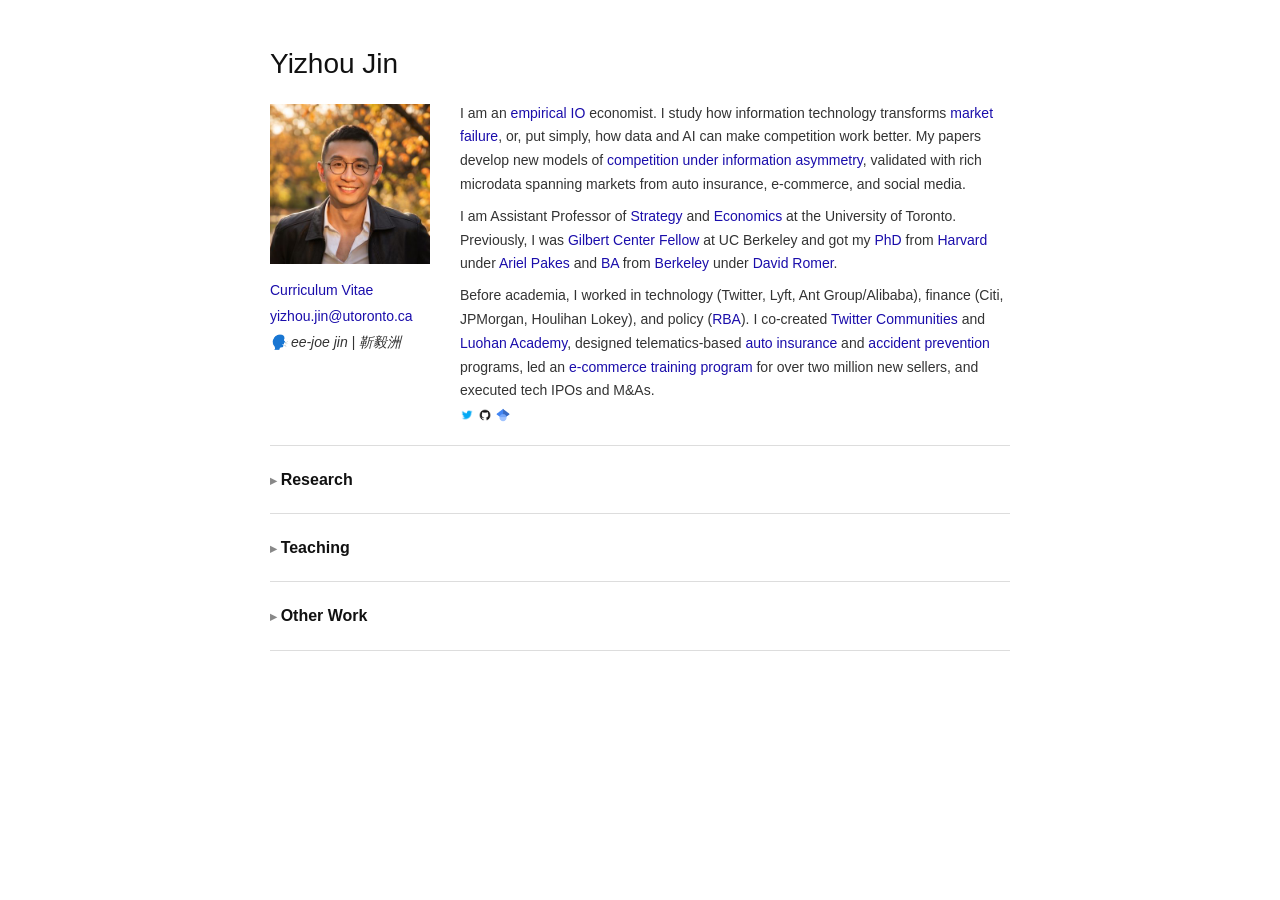
==== commit 9e9b37e6: "Publish 2026-11-09 (web b26b3ba)" ====
--- a/index.html
+++ b/index.html
@@ -31,7 +31,7 @@
         </div>
         <div class="header-right">
           <p>
-            I am an <a href="https://www.aeaweb.org/articles?id=10.1257/jep.24.2.145" target="_blank">empirical IO</a> economist. I study how information technology transforms <a href="https://www.nobelprize.org/uploads/2018/06/tirole-lecture.pdf" target="_blank">market failure</a>, or, put simply, how data and AI can make competition work better. My papers develop new models of <a href="https://www.nber.org/papers/w27906" target="_blank">competition under information asymmetry</a>, validated in empirical settings from auto insurance to e-commerce and social media platforms.
+            I am an <a href="https://www.aeaweb.org/articles?id=10.1257/jep.24.2.145" target="_blank">empirical IO</a> economist. I study how information technology transforms <a href="https://www.nobelprize.org/uploads/2018/06/tirole-lecture.pdf" target="_blank">market failure</a>, or, put simply, how data and AI can make competition work better. My papers develop new models of <a href="https://www.nber.org/papers/w27906" target="_blank">competition under information asymmetry</a>, validated with rich microdata spanning markets from auto insurance, e-commerce, and social media.
           </p>
           <p>
             I am Assistant Professor of <a href="https://www.rotman.utoronto.ca/faculty-and-research/academic-areas/strategic-management/faculty/" target="_blank">Strategy</a> and <a href="https://www.economics.utoronto.ca/index.php/index/person/faculty" target="_blank">Economics</a> at the University of Toronto. Previously, I was <a href="https://gilbert.berkeley.edu/" target="_blank">Gilbert Center Fellow</a> at UC Berkeley and got my <a href="https://dash.harvard.edu/entities/publication/f94e4d7c-17cc-4f2f-86ca-3d49407c451c" target="_blank">PhD</a> from <a href="https://gsas.harvard.edu/program/business-economics" target="_blank">Harvard</a> under <a href="https://scholar.harvard.edu/pakes/home" target="_blank">Ariel Pakes</a> and <a href="https://econ.berkeley.edu/sites/default/files/jin_yizhou.pdf" target="_blank">BA</a> from <a href="https://econ.berkeley.edu/commencement/undergraduate-economics-awards" target="_blank">Berkeley</a> under <a href="https://eml.berkeley.edu/~dromer/" target="_blank">David Romer</a>.
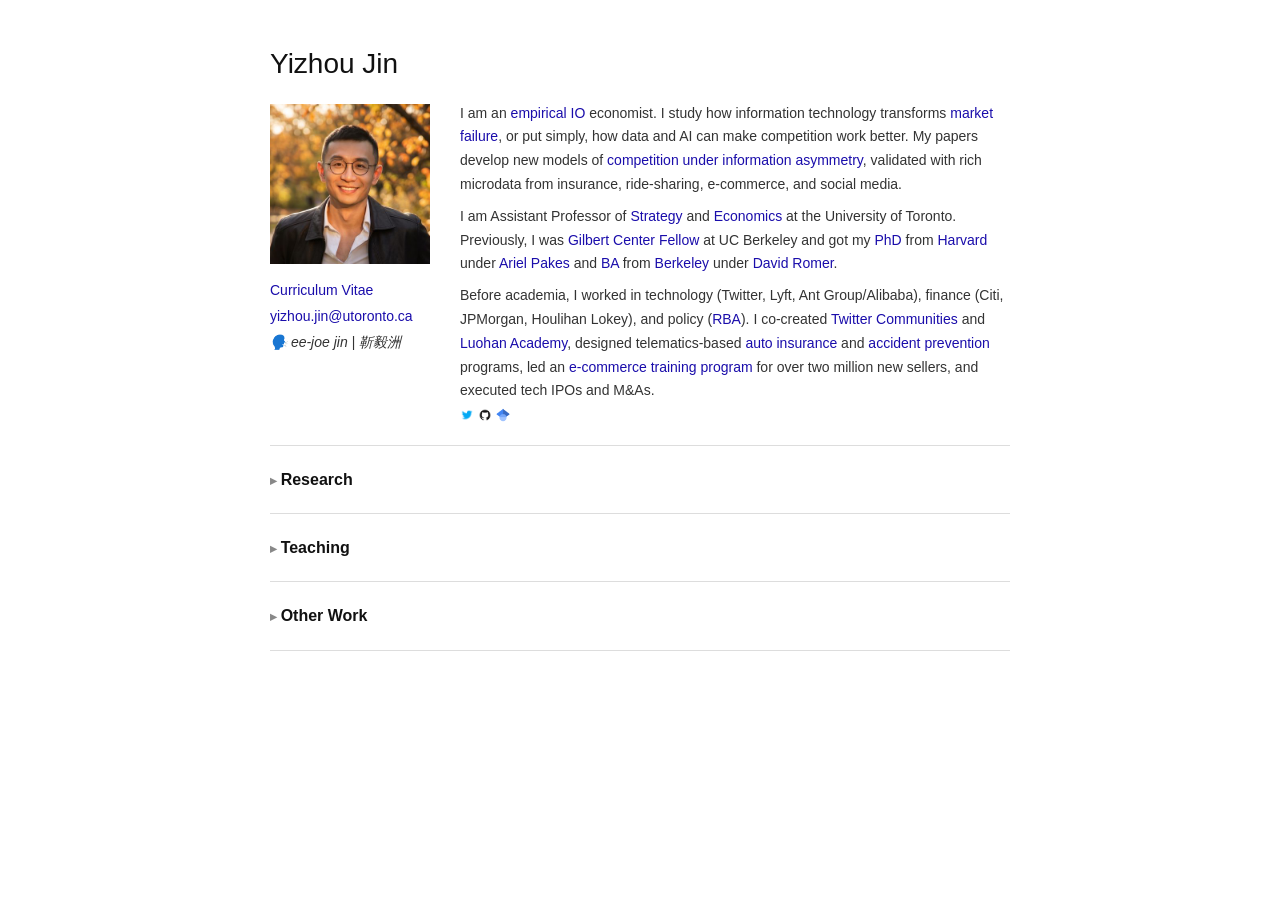
==== commit 1c2c804c: "Publish 2026-11-09 (web cdda409)" ====
--- a/index.html
+++ b/index.html
@@ -31,7 +31,7 @@
         </div>
         <div class="header-right">
           <p>
-            I am an <a href="https://www.aeaweb.org/articles?id=10.1257/jep.24.2.145" target="_blank">empirical IO</a> economist. I study how information technology transforms <a href="https://www.nobelprize.org/uploads/2018/06/tirole-lecture.pdf" target="_blank">market failure</a>, or, put simply, how data and AI can make competition work better. My papers develop new models of <a href="https://www.nber.org/papers/w27906" target="_blank">competition under information asymmetry</a>, validated with rich microdata spanning markets from auto insurance, e-commerce, and social media.
+            I am an <a href="https://www.aeaweb.org/articles?id=10.1257/jep.24.2.145" target="_blank">empirical IO</a> economist. I study how information technology transforms <a href="https://www.nobelprize.org/uploads/2018/06/tirole-lecture.pdf" target="_blank">market failure</a>, or put simply, how data and AI can make competition work better. My papers develop new models of <a href="https://www.nber.org/papers/w27906" target="_blank">competition under information asymmetry</a>, validated with rich microdata from insurance, ride-sharing, e-commerce, and social media.
           </p>
           <p>
             I am Assistant Professor of <a href="https://www.rotman.utoronto.ca/faculty-and-research/academic-areas/strategic-management/faculty/" target="_blank">Strategy</a> and <a href="https://www.economics.utoronto.ca/index.php/index/person/faculty" target="_blank">Economics</a> at the University of Toronto. Previously, I was <a href="https://gilbert.berkeley.edu/" target="_blank">Gilbert Center Fellow</a> at UC Berkeley and got my <a href="https://dash.harvard.edu/entities/publication/f94e4d7c-17cc-4f2f-86ca-3d49407c451c" target="_blank">PhD</a> from <a href="https://gsas.harvard.edu/program/business-economics" target="_blank">Harvard</a> under <a href="https://scholar.harvard.edu/pakes/home" target="_blank">Ariel Pakes</a> and <a href="https://econ.berkeley.edu/sites/default/files/jin_yizhou.pdf" target="_blank">BA</a> from <a href="https://econ.berkeley.edu/commencement/undergraduate-economics-awards" target="_blank">Berkeley</a> under <a href="https://eml.berkeley.edu/~dromer/" target="_blank">David Romer</a>.
